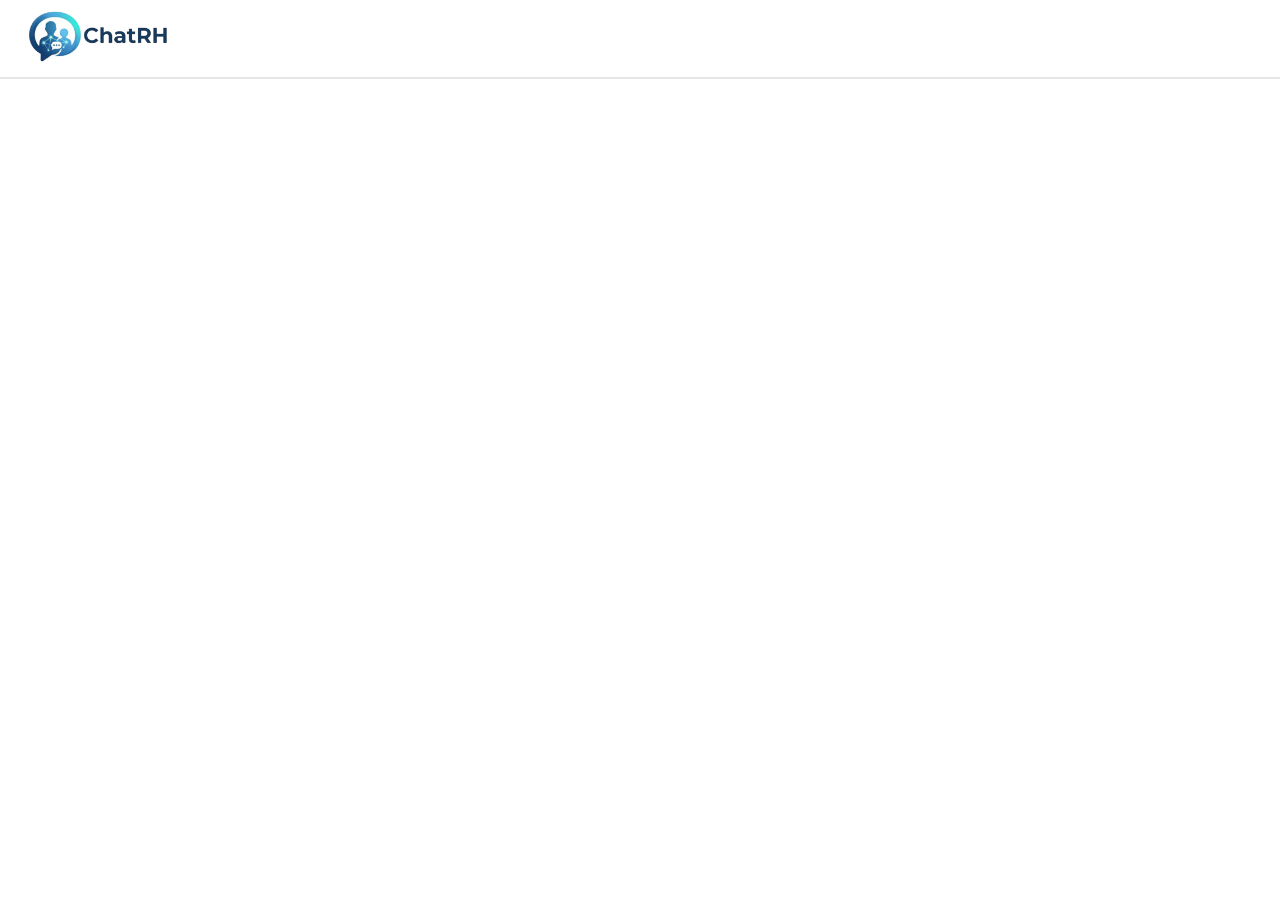
==== index.html @ 83ec5b78 "Add files via upload" ====
<!DOCTYPE html>
<html lang="pt-br">

<head>
<meta charset="UTF-8">
<meta name="viewport" content="width=device-width, initial-scale=1.0">
<link rel="stylesheet" href="style.css">
</head>
<body>

<nav>

<div><img src="imagens/logo.png" width="150px"></div>

<ul>
<li><a href="#" class="selected"> </a></li>
<li><a href="#" class="nav-link"> </a></li>
</ul>

</nav>

</body>
</html>
---- style.css ----
*{
margin:0;
padding:0;
box-sizing:border-box;
font-family:Arial, Helvetica, sans-serif;
}

body{
background:#ffffff;
color:white;
overflow-x:hidden;
}

nav{
display:flex;
justify-content:space-between;
align-items:center;
padding:10px 2%;
position:fixed;
width:100%;
top:0;
backdrop-filter:blur(10px);
background:rgba(255, 255, 255, 0.466);
border-bottom:1px solid rgba(126, 126, 126, 0.2);
border-width: 2px;
z-index:10;
}

.logo{
background-size:40px;
}

@keyframes gradient{
0%{background-position:0%}
100%{background-position:200%}
}

nav ul{
display:flex;
list-style:none;
gap:35px;
}

.selected{
text-decoration:none;
font-weight:500;
font-size:16px;
position:relative;
color: transparent;
background:linear-gradient(90deg,rgb(211, 211, 211),rgb(255, 255, 255),rgb(204, 204, 204),rgb(212, 212, 212));
display:inline-block;
animation:navGradient 2s linear infinite;
-webkit-background-clip:text;
background-size:200%;
transition:0.3s;
cursor: default;
}

.selected{
text-decoration:none;
font-weight:500;
font-size:16px;
position:relative;
color: transparent;
background:linear-gradient(90deg,rgb(165, 165, 165),rgb(158, 158, 158),rgb(163, 163, 163),rgb(212, 212, 212));
display:inline-block;
animation:navGradient 2s linear infinite;
-webkit-background-clip:text;
background-size:200%;
transition:0.3s;
cursor: default;
}

.nav-link{
text-decoration:none;
font-weight:500;
font-size:16px;
position:relative;
color:#ffffff;
display:inline-block;
transition:0.3s;
}

@keyframes navGradient{
0%{background-position:0%}
100%{background-position:200%}
}
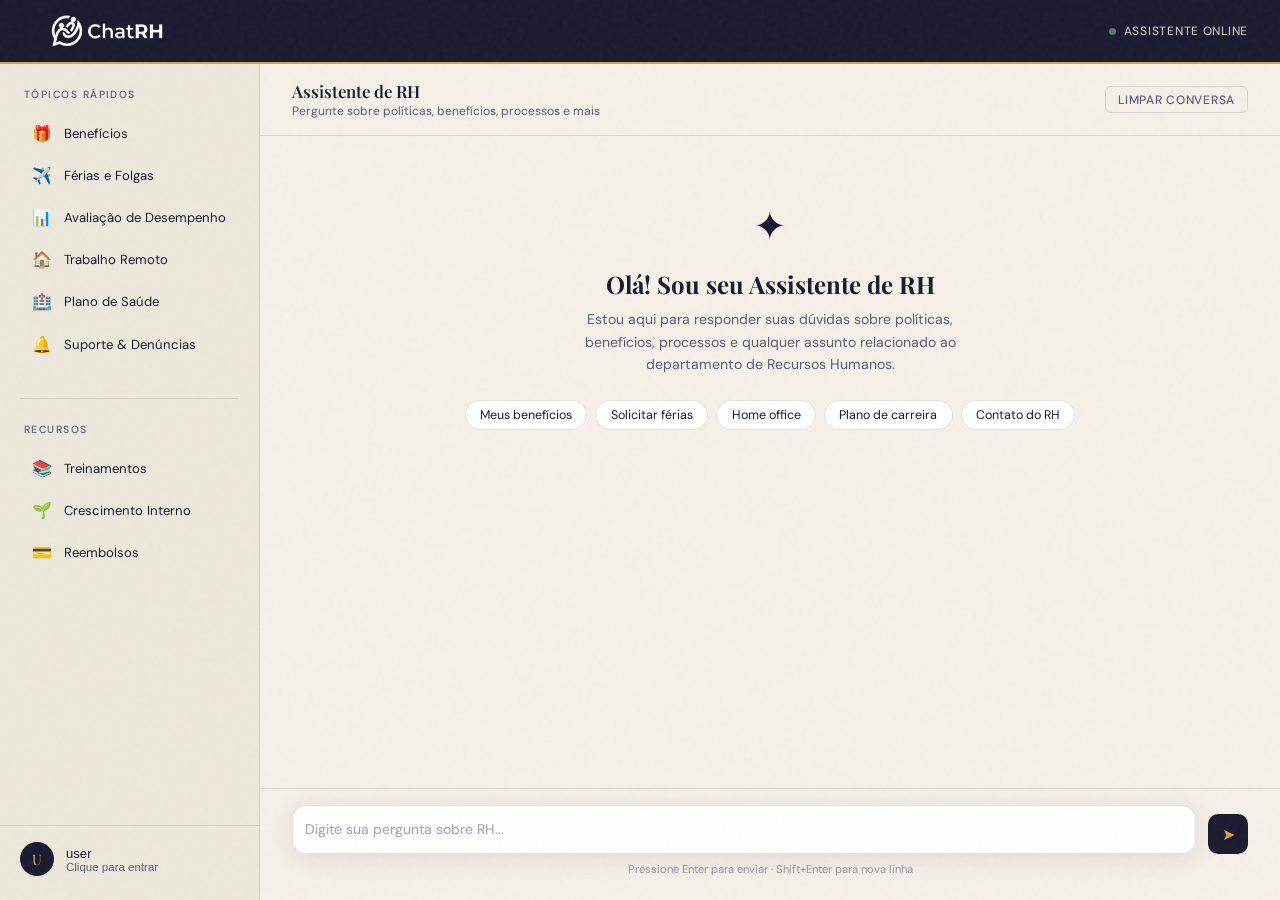
==== commit 700d1c0c: "Add files via upload" ====
--- a/index.html
+++ b/index.html
@@ -1,23 +1,652 @@
-<!DOCTYPE html>
-<html lang="pt-br">
-
-<head>
-<meta charset="UTF-8">
-<meta name="viewport" content="width=device-width, initial-scale=1.0">
-<link rel="stylesheet" href="style.css">
-</head>
-<body>
-
-<nav>
-
-<div><img src="imagens/logo.png" width="150px"></div>
-
-<ul>
-<li><a href="#" class="selected"> </a></li>
-<li><a href="#" class="nav-link"> </a></li>
-</ul>
-
-</nav>
-
-</body>
-</html>+<!DOCTYPE html>
+<html lang="pt-BR">
+<head>
+<meta charset="UTF-8">
+<meta name="viewport" content="width=device-width, initial-scale=1.0">
+<title>ChatRH</title>
+<link href="https://fonts.googleapis.com/css2?family=Playfair+Display:wght@400;600&family=DM+Sans:wght@300;400;500&display=swap" rel="stylesheet">
+<link rel="stylesheet" href="style.css">
+<link rel="icon" href="imagens/logo menor.png" type="image/png">
+</head>
+<body>
+
+<header>
+  <div class="logo">
+    <div class="logo"><img src="imagens/logo.png" width="150px" alt="Logo"></div>
+  </div>
+  <div class="status-pill">
+    <div class="status-dot"></div>
+    Assistente Online
+  </div>
+</header>
+
+<div class="layout">
+
+  <!-- Sidebar -->
+  <aside>
+    <div class="sidebar-section">
+      <div class="sidebar-title">Tópicos Rápidos</div>
+      <button class="quick-btn" onclick="sendQuick('Quais são meus benefícios?')">
+        <span class="btn-icon">🎁</span> Benefícios
+      </button>
+      <button class="quick-btn" onclick="sendQuick('Como solicitar férias?')">
+        <span class="btn-icon">✈️</span> Férias e Folgas
+      </button>
+      <button class="quick-btn" onclick="sendQuick('Como funciona o processo de avaliação de desempenho?')">
+        <span class="btn-icon">📊</span> Avaliação de Desempenho
+      </button>
+      <button class="quick-btn" onclick="sendQuick('Quais são as políticas de trabalho remoto?')">
+        <span class="btn-icon">🏠</span> Trabalho Remoto
+      </button>
+      <button class="quick-btn" onclick="sendQuick('Como funciona o plano de saúde?')">
+        <span class="btn-icon">🏥</span> Plano de Saúde
+      </button>
+      <button class="quick-btn" onclick="sendQuick('Como reportar um problema no trabalho?')">
+        <span class="btn-icon">🔔</span> Suporte & Denúncias
+      </button>
+    </div>
+
+    <div class="divider"></div>
+
+    <div class="sidebar-section">
+      <div class="sidebar-title">Recursos</div>
+      <button class="quick-btn" onclick="sendQuick('Quais são as oportunidades de treinamento disponíveis?')">
+        <span class="btn-icon">📚</span> Treinamentos
+      </button>
+      <button class="quick-btn" onclick="sendQuick('Como funciona o processo de recrutamento interno?')">
+        <span class="btn-icon">🌱</span> Crescimento Interno
+      </button>
+      <button class="quick-btn" onclick="sendQuick('Qual é a política de reembolso de despesas?')">
+        <span class="btn-icon">💳</span> Reembolsos
+      </button>
+    </div>
+
+    <div class="sidebar-footer">
+      <div class="user-footer">
+        <button class="user-card" id="user-card" type="button" onclick="handleUserCardClick()">
+          <div class="avatar" id="user-avatar">U</div>
+          <div class="user-info">
+            <div class="user-name" id="user-name">user</div>
+            <div class="user-dept" id="user-dept">Clique para entrar</div>
+          </div>
+        </button>
+        <button class="logout-btn hidden" id="logout-btn" type="button" onclick="logout()" aria-label="Deslogar">
+          Sair
+        </button>
+      </div>
+    </div>
+  </aside>
+
+  <!-- Chat -->
+  <div class="chat-area">
+    <div class="chat-header">
+      <div class="chat-header-left">
+        <h2>Assistente de RH</h2>
+        <p>Pergunte sobre políticas, benefícios, processos e mais</p>
+      </div>
+      <button class="clear-btn" onclick="clearChat()">Limpar conversa</button>
+    </div>
+
+    <div id="messages">
+      <div class="welcome" id="welcome">
+        <div class="welcome-icon">✦</div>
+        <h3>Olá! Sou seu Assistente de RH</h3>
+        <p>Estou aqui para responder suas dúvidas sobre políticas, benefícios, processos e qualquer assunto relacionado ao departamento de Recursos Humanos.</p>
+        <div class="welcome-chips">
+          <button class="chip" onclick="sendQuick('Quais são meus benefícios?')">Meus benefícios</button>
+          <button class="chip" onclick="sendQuick('Como solicitar férias?')">Solicitar férias</button>
+          <button class="chip" onclick="sendQuick('Política de home office')">Home office</button>
+          <button class="chip" onclick="sendQuick('Plano de carreira')">Plano de carreira</button>
+          <button class="chip" onclick="sendQuick('Contato do RH')">Contato do RH</button>
+        </div>
+      </div>
+    </div>
+
+    <div class="input-area">
+      <div class="input-row">
+        <div class="input-wrap">
+          <textarea id="user-input" rows="1" placeholder="Digite sua pergunta sobre RH..." onkeydown="handleKey(event)" oninput="autoResize(this)"></textarea>
+        </div>
+        <button class="send-btn" id="send-btn" onclick="sendMessage()" title="Enviar">
+          ➤
+        </button>
+      </div>
+      <div class="input-hint">Pressione Enter para enviar · Shift+Enter para nova linha</div>
+    </div>
+  </div>
+
+  <div id="login-modal" class="modal hidden">
+    <div class="modal-backdrop" onclick="closeLogin()"></div>
+    <div class="modal-panel" role="dialog" aria-modal="true" aria-labelledby="auth-title">
+      <button class="modal-close" onclick="closeLogin()" aria-label="Fechar modal">×</button>
+      <div class="modal-head">
+        <div class="modal-icon">🔐</div>
+        <div>
+          <h3 id="auth-title">Entrar na conta</h3>
+          <p id="auth-description">Use seu login de colaborador para acessar informações personalizadas.</p>
+        </div>
+      </div>
+
+      <form id="login-form" onsubmit="event.preventDefault(); handleLoginSubmit();">
+        <label for="login-username">Usuário</label>
+        <input id="login-username" type="text" placeholder="Digite seu usuário" required>
+        <label for="login-password">Senha</label>
+        <input id="login-password" type="password" placeholder="Digite sua senha" required>
+        <div class="login-actions">
+          <button type="button" class="secondary-btn" onclick="openRegister()">Cadastrar</button>
+          <button type="submit" class="primary-btn">Entrar</button>
+        </div>
+        <p class="login-error" id="login-error"></p>
+        <p class="login-success hidden" id="login-success"></p>
+      </form>
+
+      <form id="register-form" class="hidden" onsubmit="event.preventDefault(); handleRegisterSubmit();">
+        <label for="register-username">Usuário</label>
+        <input id="register-username" type="text" placeholder="Escolha um usuário" required>
+        <label for="register-name">Nome completo</label>
+        <input id="register-name" type="text" placeholder="Digite seu nome" required>
+        <label for="register-dept">Departamento</label>
+        <input id="register-dept" type="text" placeholder="Digite seu departamento" required>
+        <label for="register-password">Senha</label>
+        <input id="register-password" type="password" placeholder="Escolha uma senha" required>
+        <div class="login-actions">
+          <button type="button" class="secondary-btn" onclick="showLoginView()">Voltar ao login</button>
+          <button type="submit" class="primary-btn">Cadastrar</button>
+        </div>
+        <p class="login-error" id="register-error"></p>
+      </form>
+    </div>
+  </div>
+
+</div>
+
+<script>
+  const SYSTEM_PROMPT = `Você é um assistente especializado em Recursos Humanos chamado "RH Conecta". 
+Você ajuda colaboradores com dúvidas sobre:
+- Benefícios (plano de saúde, vale refeição, vale transporte, seguro de vida, etc.)
+- Férias, folgas e licenças
+- Políticas de trabalho remoto e home office
+- Avaliações de desempenho e feedbacks
+- Treinamentos e desenvolvimento profissional
+- Recrutamento e movimentação interna
+- Reembolsos e despesas corporativas
+- Código de conduta e ética
+- Folha de pagamento e salários
+- Comunicação com o departamento de RH
+
+Responda sempre em português brasileiro, de forma amigável, clara e profissional.
+Seja conciso mas completo. Use listas quando apropriado para facilitar a leitura.
+Quando não souber informações específicas da empresa, oriente o colaborador a entrar em contato diretamente com o departamento de RH.
+Não invente informações. Se não tiver certeza, diga que o colaborador deve confirmar com o RH.`;
+
+  const usersStorageKey = 'chatRH-users';
+  const userStorageKey = 'chatRH-user';
+  const defaultUsers = [
+    { username: 'Bryan', password: '1234', name: 'Bryan Chagas', dept: 'Recursos Humanos', initials: 'BC' },
+    { username: 'Arthur', password: '1234', name: 'Arthur Souza', dept: 'Recursos Humanos', initials: 'AS' },
+    { username: 'Davi', password: '1234', name: 'Davi Pereira', dept: 'Recursos Humanos', initials: 'DP' },
+    { username: 'Eduardo', password: '1234', name: 'Eduardo Marin', dept: 'Recursos Humanos', initials: 'EM' },
+    { username: 'Bruno', password: '1234', name: 'Bruno Ribeiro', dept: 'Recursos Humanos', initials: 'BR' }
+  ];
+
+  let usersDB = [...defaultUsers];
+
+  function stringToColor(str) {
+    let hash = 0;
+    for (let i = 0; i < str.length; i += 1) {
+      hash = str.charCodeAt(i) + ((hash << 5) - hash);
+    }
+    const hue = Math.abs(hash) % 360;
+    return `hsl(${hue}, 62%, 52%)`;
+  }
+
+  function getAvatarUrl(user) {
+    const initials = user.initials || user.name.split(' ').map(part => part[0]).join('').slice(0, 2).toUpperCase();
+    const color = stringToColor(initials);
+    const secondary = stringToColor(`${initials}-alt`);
+    const svg = `<?xml version="1.0" encoding="UTF-8"?><svg xmlns="http://www.w3.org/2000/svg" width="128" height="128" viewBox="0 0 128 128"><defs><linearGradient id="g" x1="0" y1="0" x2="1" y2="1"><stop offset="0%" stop-color="${color}"/><stop offset="100%" stop-color="${secondary}"/></linearGradient></defs><rect width="128" height="128" rx="28" ry="28" fill="url(%23g)"/><text x="50%" y="53%" font-family="DM Sans, sans-serif" font-weight="700" font-size="52" fill="#ffffff" text-anchor="middle" dominant-baseline="middle">${initials}</text></svg>`;
+    return `data:image/svg+xml;charset=UTF-8,${encodeURIComponent(svg)}`;
+  }
+
+  function loadUsersFromStorage() {
+    const saved = localStorage.getItem(usersStorageKey);
+    if (!saved) return;
+    try {
+      const savedUsers = JSON.parse(saved);
+      if (Array.isArray(savedUsers)) {
+        savedUsers.forEach(user => {
+          if (!usersDB.some(existing => existing.username === user.username)) {
+            usersDB.push(user);
+          }
+        });
+      }
+    } catch (err) {
+      console.warn('Não foi possível carregar usuários salvos:', err);
+      localStorage.removeItem(usersStorageKey);
+    }
+  }
+
+  function saveUsersToStorage() {
+    const customUsers = usersDB.filter(user => !defaultUsers.some(defaultUser => defaultUser.username === user.username));
+    localStorage.setItem(usersStorageKey, JSON.stringify(customUsers));
+  }
+
+  let conversationHistory = [];
+  let isTyping = false;
+  let currentUser = null;
+
+  function loadUserFromStorage() {
+    const saved = localStorage.getItem(userStorageKey);
+    if (!saved) return;
+    try {
+      currentUser = JSON.parse(saved);
+      if (currentUser) {
+        currentUser.avatarUrl = currentUser.avatarUrl || getAvatarUrl(currentUser);
+      }
+      updateUserCard();
+    } catch (err) {
+      console.warn('Não foi possível carregar usuário:', err);
+      localStorage.removeItem(userStorageKey);
+    }
+  }
+
+  function saveUserToStorage() {
+    if (currentUser) {
+      localStorage.setItem(userStorageKey, JSON.stringify(currentUser));
+    } else {
+      localStorage.removeItem(userStorageKey);
+    }
+  }
+
+  function updateUserCard() {
+    const avatar = document.getElementById('user-avatar');
+    const name = document.getElementById('user-name');
+    const dept = document.getElementById('user-dept');
+    const logoutBtn = document.getElementById('logout-btn');
+
+    if (!currentUser) {
+      avatar.innerHTML = 'U';
+      name.textContent = 'user';
+      dept.textContent = 'Clique para entrar';
+      if (logoutBtn) logoutBtn.classList.add('hidden');
+      return;
+    }
+
+    currentUser.avatarUrl = currentUser.avatarUrl || getAvatarUrl(currentUser);
+    avatar.innerHTML = `<img src="${currentUser.avatarUrl}" alt="${currentUser.name}" />`;
+    name.textContent = currentUser.name;
+    dept.textContent = currentUser.dept;
+    if (logoutBtn) logoutBtn.classList.remove('hidden');
+  }
+
+  function handleUserCardClick() {
+    if (currentUser) return;
+    openLogin();
+  }
+
+  function openLogin() {
+    showLoginView();
+    document.getElementById('login-modal').classList.remove('hidden');
+  }
+
+  function openRegister() {
+    showRegisterView();
+    document.getElementById('login-modal').classList.remove('hidden');
+  }
+
+  function showLoginView() {
+    document.getElementById('auth-title').textContent = 'Entrar na conta';
+    document.getElementById('auth-description').textContent = 'Use seu login de colaborador para acessar informações personalizadas.';
+    document.getElementById('login-form').classList.remove('hidden');
+    document.getElementById('register-form').classList.add('hidden');
+    document.getElementById('login-error').textContent = '';
+    document.getElementById('login-success').textContent = '';
+    document.getElementById('login-success').classList.add('hidden');
+    document.getElementById('register-error').textContent = '';
+    document.getElementById('login-username').value = currentUser ? currentUser.username : '';
+    document.getElementById('login-password').value = '';
+    document.getElementById('login-username').focus();
+  }
+
+  function showRegisterView() {
+    document.getElementById('auth-title').textContent = 'Cadastro de conta';
+    document.getElementById('auth-description').textContent = 'Crie seu usuário para acessar o assistente de RH.';
+    document.getElementById('login-form').classList.add('hidden');
+    document.getElementById('register-form').classList.remove('hidden');
+    document.getElementById('register-error').textContent = '';
+    document.getElementById('login-error').textContent = '';
+    document.getElementById('login-success').textContent = '';
+    document.getElementById('login-success').classList.add('hidden');
+    document.getElementById('register-username').value = '';
+    document.getElementById('register-name').value = '';
+    document.getElementById('register-dept').value = '';
+    document.getElementById('register-password').value = '';
+    document.getElementById('register-username').focus();
+  }
+
+  function closeLogin() {
+    document.getElementById('login-modal').classList.add('hidden');
+  }
+
+  function logout() {
+    currentUser = null;
+    saveUserToStorage();
+    updateUserCard();
+  }
+
+  function handleLoginSubmit() {
+    const username = document.getElementById('login-username').value.trim();
+    const password = document.getElementById('login-password').value;
+    const errorElement = document.getElementById('login-error');
+
+    const user = usersDB.find(u => u.username === username && u.password === password);
+    if (!user) {
+      errorElement.textContent = 'Usuário ou senha incorretos. Tente novamente.';
+      return;
+    }
+
+    currentUser = { ...user, avatarUrl: getAvatarUrl(user) };
+    saveUserToStorage();
+    updateUserCard();
+    closeLogin();
+  }
+
+  function handleRegisterSubmit() {
+    const username = document.getElementById('register-username').value.trim();
+    const name = document.getElementById('register-name').value.trim();
+    const dept = document.getElementById('register-dept').value.trim();
+    const password = document.getElementById('register-password').value;
+    const errorElement = document.getElementById('register-error');
+
+    if (!username || !name || !dept || !password) {
+      errorElement.textContent = 'Preencha todos os campos para continuar.';
+      return;
+    }
+
+    if (usersDB.some(u => u.username.toLowerCase() === username.toLowerCase())) {
+      errorElement.textContent = 'Esse usuário já existe. Escolha outro nome de usuário.';
+      return;
+    }
+
+    const newUser = {
+      username,
+      password,
+      name,
+      dept,
+      initials: name.split(' ').map(part => part[0]).join('').slice(0, 2).toUpperCase()
+    };
+
+    usersDB.push(newUser);
+    saveUsersToStorage();
+    showLoginView();
+
+    const successElement = document.getElementById('login-success');
+    successElement.textContent = 'Conta criada com sucesso! Faça login agora.';
+    successElement.classList.remove('hidden');
+    document.getElementById('login-username').value = username;
+  }
+
+  window.addEventListener('DOMContentLoaded', () => {
+    loadUsersFromStorage();
+    loadUserFromStorage();
+  });
+
+  function autoResize(el) {
+    el.style.height = 'auto';
+    el.style.height = Math.min(el.scrollHeight, 120) + 'px';
+  }
+
+  function handleKey(e) {
+    if (e.key === 'Enter' && !e.shiftKey) {
+      e.preventDefault();
+      sendMessage();
+    }
+  }
+
+  function sendQuick(text) {
+    document.getElementById('user-input').value = text;
+    sendMessage();
+  }
+
+  function clearChat() {
+    conversationHistory = [];
+    const msgs = document.getElementById('messages');
+    msgs.innerHTML = `
+      <div class="welcome" id="welcome">
+        <div class="welcome-icon">✦</div>
+        <h3>Olá! Sou seu Assistente de RH</h3>
+        <p>Estou aqui para responder suas dúvidas sobre políticas, benefícios, processos e qualquer assunto relacionado ao departamento de Recursos Humanos.</p>
+        <div class="welcome-chips">
+          <button class="chip" onclick="sendQuick('Quais são meus benefícios?')">Meus benefícios</button>
+          <button class="chip" onclick="sendQuick('Como solicitar férias?')">Solicitar férias</button>
+          <button class="chip" onclick="sendQuick('Política de home office')">Home office</button>
+          <button class="chip" onclick="sendQuick('Plano de carreira')">Plano de carreira</button>
+          <button class="chip" onclick="sendQuick('Contato do RH')">Contato do RH</button>
+        </div>
+      </div>`;
+  }
+
+  function appendMessage(role, text) {
+    const welcome = document.getElementById('welcome');
+    if (welcome) welcome.remove();
+
+    const msgs = document.getElementById('messages');
+    const div = document.createElement('div');
+    div.className = `message ${role}`;
+
+    const userAvatar = currentUser && currentUser.avatarUrl ? `<img src="${currentUser.avatarUrl}" alt="${currentUser.name}" />` : 'U';
+    const avatarHtml = role === 'bot' ? 'RH' : userAvatar;
+
+    div.innerHTML = `
+      <div class="msg-avatar">${avatarHtml}</div>
+      <div class="bubble">
+        <div class="bubble-label">${role === 'bot' ? 'Assistente RH' : 'Você'}</div>
+        ${formatText(text)}
+      </div>`;
+
+    msgs.appendChild(div);
+    msgs.scrollTop = msgs.scrollHeight;
+    return div;
+  }
+
+  function formatText(text) {
+    // Convert markdown-like formatting to HTML
+    return text
+      .replace(/\*\*(.*?)\*\*/g, '<strong>$1</strong>')
+      .replace(/\*(.*?)\*/g, '<em>$1</em>')
+      .replace(/^- (.+)/gm, '<li>$1</li>')
+      .replace(/(<li>.*<\/li>)/gs, '<ul style="padding-left:1.2rem;margin:0.4rem 0">$1</ul>')
+      .replace(/\n\n/g, '<br><br>')
+      .replace(/\n/g, '<br>');
+  }
+
+  const knowledgeBase = [
+    {
+      keywords: ['beneficios', 'benefícios', 'vale refeicao', 'vale transporte', 'plano de saude', 'seguro de vida', 'beneficio'],
+      answer: `A empresa oferece benefícios importantes para o seu bem-estar e qualidade de vida. Em geral, você pode contar com:
+- Plano de saúde ou assistência médica
+- Vale refeição ou alimentação
+- Vale transporte ou auxílio deslocamento
+- Seguro de vida
+- Programas de bem-estar e descontos corporativos
+
+Caso precise de informações específicas sobre o seu plano, consulte o RH diretamente ou verifique o portal de benefícios da empresa.`
+    },
+    {
+      keywords: ['ferias', 'férias', 'folga', 'licenca', 'licença', 'solicitar ferias', 'solicitar férias'],
+      answer: `Para solicitar férias ou folgas, siga estes passos básicos:
+- Verifique seu saldo de dias disponíveis no sistema de RH
+- Faça a solicitação pelo portal ou informe seu gestor
+- Aguarde aprovação do RH ou do líder antes de planejar a data
+
+Se tiver dúvidas sobre prazos, períodos de gozo ou regras específicas, fale diretamente com o RH ou com seu gerente.`
+    },
+    {
+      keywords: ['home office', 'trabalho remoto', 'remoto', 'política de trabalho remoto', 'politica de home office', 'homeoffice'],
+      answer: `A política de trabalho remoto geralmente inclui:
+- Critérios de elegibilidade para trabalhar de casa
+- Frequência permitida de home office
+- Regras para presença no escritório quando necessário
+- Procedimentos de comunicação com a equipe
+
+Para detalhes precisos, consulte a política interna de home office no portal da empresa ou confirme com o RH.`
+    },
+    {
+      keywords: ['avaliacao', 'avaliação', 'desempenho', 'feedback', 'processo de avaliacao'],
+      answer: `O processo de avaliação de desempenho costuma envolver:
+- Metas e indicadores acordados com o gestor
+- Revisões periódicas de desempenho
+- Feedback formal e informal
+- Plano de desenvolvimento baseado nos resultados
+
+Se quiser saber datas ou critérios específicos, converse com o RH ou com seu gestor direto.`
+    },
+    {
+      keywords: ['treinamento', 'treinamentos', 'desenvolvimento', 'capacitação', 'curso'],
+      answer: `A empresa oferece oportunidades de treinamento para apoiar o desenvolvimento profissional, como:
+- Cursos e workshops internos
+- Programas de capacitação online
+- Trilhas de carreira e desenvolvimento contínuo
+
+Verifique o portal de treinamento ou fale com o RH sobre as opções disponíveis para o seu cargo.`
+    },
+    {
+      keywords: ['reembolso', 'reembolsos', 'despesas', 'despesa'],
+      answer: `O processo de reembolso normalmente exige:
+- Comprovação da despesa com nota fiscal ou recibo
+- Aprovação do gestor ou do RH
+- Envio do pedido pelo sistema financeiro
+
+Confira a política de reembolso da empresa para saber prazos e documentos necessários.`
+    },
+    {
+      keywords: ['codigo de conduta', 'código de conduta', 'ética', 'conduta'],
+      answer: `O código de conduta define comportamentos esperados, incluindo:
+- Respeito entre colegas
+- Transparência e integridade
+- Uso adequado de recursos da empresa
+- Denúncia de irregularidades
+
+Se precisar, consulte o documento oficial de ética ou fale com o RH para obter orientações.`
+    },
+    {
+      keywords: ['folha de pagamento', 'salario', 'salário', 'contra cheque', 'holerite'],
+      answer: `Para dúvidas sobre pagamento e salário:
+- Verifique o holerite/contracheque no portal
+- Confirme a data de pagamento e os descontos aplicados
+- Peça esclarecimentos ao RH ou à área de folha de pagamento
+
+Se houver inconsistências, o RH poderá ajudar a corrigir ou explicar os valores.`
+    },
+    {
+      keywords: ['contato do rh', 'contato rh', 'rh', 'recursos humanos'],
+      answer: `Para falar com o RH, use os canais oficiais da empresa:
+- Portal ou intranet de RH
+- E-mail institucional do RH
+- Chat interno ou telefone disponível para colaboradores
+
+Se não souber o canal exato, peça ao seu gestor ou consulte a área de comunicação interna.`
+    }
+  ];
+
+  function normalizeText(text) {
+    return text
+      .toLowerCase()
+      .normalize('NFD')
+      .replace(/[\u0300-\u036f]/g, '')
+      .replace(/[^a-z0-9\s]/g, ' ')
+      .replace(/\s+/g, ' ')
+      .trim();
+  }
+
+  function getBotResponse(message) {
+    const normalized = normalizeText(message);
+    let bestMatch = null;
+    let bestScore = 0;
+
+    knowledgeBase.forEach(item => {
+      let score = 0;
+      item.keywords.forEach(keyword => {
+        const normalizedKeyword = normalizeText(keyword);
+        if (normalized.includes(normalizedKeyword)) score += 1;
+      });
+      if (score > bestScore) {
+        bestScore = score;
+        bestMatch = item;
+      }
+    });
+
+    if (bestMatch && bestScore > 0) {
+      return bestMatch.answer;
+    }
+
+    if (/^(oi|ola|ol[aá]|bom dia|boa tarde|boa noite)/.test(normalized)) {
+      return `Olá! Sou o Assistente RH e estou aqui para ajudar com suas dúvidas sobre benefícios, políticas, férias, reembolsos e demais assuntos de recursos humanos. Pergunte à vontade!`;
+    }
+
+    if (normalized.includes('obrigado') || normalized.includes('obrigada')) {
+      return `De nada! Se tiver mais alguma dúvida sobre RH, estou aqui para ajudar.`;
+    }
+
+    return `Vou te ajudar com sua pergunta sobre RH. Caso sua dúvida seja muito específica, recomendo confirmar os detalhes com o RH da sua empresa. Enquanto isso, você pode me perguntar sobre benefícios, férias, home office, avaliações, treinamentos, reembolsos e comunicação com o RH.`;
+  }
+
+  function showTyping() {
+    const welcome = document.getElementById('welcome');
+    if (welcome) welcome.remove();
+
+    const msgs = document.getElementById('messages');
+    const div = document.createElement('div');
+    div.className = 'message bot typing';
+    div.id = 'typing-indicator';
+    div.innerHTML = `
+      <div class="msg-avatar">RH</div>
+      <div class="bubble">
+        <div class="typing-dots">
+          <span></span><span></span><span></span>
+        </div>
+      </div>`;
+    msgs.appendChild(div);
+    msgs.scrollTop = msgs.scrollHeight;
+  }
+
+  function hideTyping() {
+    const t = document.getElementById('typing-indicator');
+    if (t) t.remove();
+  }
+
+  async function sendMessage() {
+    if (isTyping) return;
+
+    const input = document.getElementById('user-input');
+    const text = input.value.trim();
+    if (!text) return;
+
+    input.value = '';
+    input.style.height = 'auto';
+
+    appendMessage('user', text);
+    conversationHistory.push({ role: 'user', content: text });
+
+    isTyping = true;
+    document.getElementById('send-btn').disabled = true;
+    showTyping();
+
+    try {
+      await new Promise(resolve => setTimeout(resolve, 400));
+      const reply = getBotResponse(text);
+      hideTyping();
+      conversationHistory.push({ role: 'assistant', content: reply });
+      appendMessage('bot', reply);
+    } catch (err) {
+      hideTyping();
+      appendMessage('bot', 'Desculpe, ocorreu um erro interno. Tente novamente ou contate o departamento de RH.');
+    }
+
+    isTyping = false;
+    document.getElementById('send-btn').disabled = false;
+    input.focus();
+  }
+</script>
+</body>
+</html>
--- a/style.css
+++ b/style.css
@@ -1,87 +1,706 @@
-*{
-margin:0;
-padding:0;
-box-sizing:border-box;
-font-family:Arial, Helvetica, sans-serif;
-}
-
-body{
-background:#ffffff;
-color:white;
-overflow-x:hidden;
-}
-
-nav{
-display:flex;
-justify-content:space-between;
-align-items:center;
-padding:10px 2%;
-position:fixed;
-width:100%;
-top:0;
-backdrop-filter:blur(10px);
-background:rgba(255, 255, 255, 0.466);
-border-bottom:1px solid rgba(126, 126, 126, 0.2);
-border-width: 2px;
-z-index:10;
-}
-
-.logo{
-background-size:40px;
-}
-
-@keyframes gradient{
-0%{background-position:0%}
-100%{background-position:200%}
-}
-
-nav ul{
-display:flex;
-list-style:none;
-gap:35px;
-}
-
-.selected{
-text-decoration:none;
-font-weight:500;
-font-size:16px;
-position:relative;
-color: transparent;
-background:linear-gradient(90deg,rgb(211, 211, 211),rgb(255, 255, 255),rgb(204, 204, 204),rgb(212, 212, 212));
-display:inline-block;
-animation:navGradient 2s linear infinite;
--webkit-background-clip:text;
-background-size:200%;
-transition:0.3s;
-cursor: default;
-}
-
-.selected{
-text-decoration:none;
-font-weight:500;
-font-size:16px;
-position:relative;
-color: transparent;
-background:linear-gradient(90deg,rgb(165, 165, 165),rgb(158, 158, 158),rgb(163, 163, 163),rgb(212, 212, 212));
-display:inline-block;
-animation:navGradient 2s linear infinite;
--webkit-background-clip:text;
-background-size:200%;
-transition:0.3s;
-cursor: default;
-}
-
-.nav-link{
-text-decoration:none;
-font-weight:500;
-font-size:16px;
-position:relative;
-color:#ffffff;
-display:inline-block;
-transition:0.3s;
-}
-
-@keyframes navGradient{
-0%{background-position:0%}
-100%{background-position:200%}
-}+﻿  :root {
+    --ink: #1a1a2e;
+    --paper: #f5f0e8;
+    --cream: #ede8dc;
+    --gold: #c9a84c;
+    --gold-light: #e8c97a;
+    --sage: #6b8f71;
+    --rust: #b85c38;
+    --mid: #5a5a7a;
+    --line: rgba(26,26,46,0.12);
+    --shadow: 0 4px 24px rgba(26,26,46,0.10);
+  }
+
+  *, *::before, *::after { box-sizing: border-box; margin: 0; padding: 0; }
+
+  body {
+    font-family: 'DM Sans', sans-serif;
+    background: var(--paper);
+    color: var(--ink);
+    height: 100vh;
+    display: flex;
+    flex-direction: column;
+    overflow: hidden;
+  }
+
+  /* Grain texture overlay */
+  body::before {
+    content: '';
+    position: fixed;
+    inset: 0;
+    background-image: url("data:image/svg+xml,%3Csvg viewBox='0 0 200 200' xmlns='http://www.w3.org/2000/svg'%3E%3Cfilter id='n'%3E%3CfeTurbulence type='fractalNoise' baseFrequency='0.9' numOctaves='4' stitchTiles='stitch'/%3E%3C/filter%3E%3Crect width='100%25' height='100%25' filter='url(%23n)' opacity='0.03'/%3E%3C/svg%3E");
+    pointer-events: none;
+    z-index: 999;
+  }
+
+  /* ── Header ── */
+  header {
+    background: var(--ink);
+    color: var(--paper);
+    padding: 0 2rem;
+    height: 64px;
+    display: flex;
+    align-items: center;
+    justify-content: space-between;
+    flex-shrink: 0;
+    border-bottom: 2px solid var(--gold);
+  }
+
+  .logo {
+    display: flex;
+    align-items: center;
+    gap: 0.75rem;
+  }
+
+  .logo-mark {
+    width: 36px;
+    height: 36px;
+    border: 2px solid var(--gold);
+    border-radius: 50%;
+    display: flex;
+    align-items: center;
+    justify-content: center;
+    font-family: 'Playfair Display', serif;
+    font-size: 1rem;
+    color: var(--gold);
+  }
+
+  .logo-text {
+    font-family: 'Playfair Display', serif;
+    font-size: 1.2rem;
+    letter-spacing: 0.04em;
+    color: var(--paper);
+  }
+
+  .logo-text span { color: var(--gold); }
+
+  .status-pill {
+    display: flex;
+    align-items: center;
+    gap: 0.5rem;
+    font-size: 0.75rem;
+    font-weight: 500;
+    color: var(--cream);
+    opacity: 0.8;
+    letter-spacing: 0.06em;
+    text-transform: uppercase;
+  }
+
+  .status-dot {
+    width: 7px; height: 7px;
+    background: var(--sage);
+    border-radius: 50%;
+    animation: pulse 2s ease-in-out infinite;
+  }
+
+  @keyframes pulse {
+    0%, 100% { opacity: 1; transform: scale(1); }
+    50% { opacity: 0.5; transform: scale(0.8); }
+  }
+
+  /* ── Layout ── */
+  .layout {
+    display: flex;
+    flex: 1;
+    overflow: hidden;
+  }
+
+  /* ── Sidebar ── */
+  aside {
+    width: 260px;
+    background: var(--cream);
+    border-right: 1px solid var(--line);
+    display: flex;
+    flex-direction: column;
+    flex-shrink: 0;
+    padding: 1.5rem 0;
+  }
+
+  .sidebar-section {
+    padding: 0 1.25rem;
+    margin-bottom: 1.5rem;
+  }
+
+  .sidebar-title {
+    font-size: 0.65rem;
+    font-weight: 500;
+    letter-spacing: 0.14em;
+    text-transform: uppercase;
+    color: var(--mid);
+    margin-bottom: 0.75rem;
+    padding-left: 0.25rem;
+  }
+
+  .quick-btn {
+    display: flex;
+    align-items: center;
+    gap: 0.75rem;
+    width: 100%;
+    padding: 0.6rem 0.75rem;
+    border: none;
+    background: transparent;
+    border-radius: 8px;
+    font-family: 'DM Sans', sans-serif;
+    font-size: 0.82rem;
+    color: var(--ink);
+    cursor: pointer;
+    text-align: left;
+    transition: background 0.15s, color 0.15s;
+    margin-bottom: 2px;
+  }
+
+  .quick-btn:hover {
+    background: var(--ink);
+    color: var(--paper);
+  }
+
+  .quick-btn:hover .btn-icon { color: var(--gold); }
+
+  .btn-icon {
+    font-size: 1rem;
+    width: 20px;
+    text-align: center;
+    color: var(--mid);
+    transition: color 0.15s;
+    flex-shrink: 0;
+  }
+
+  .divider {
+    height: 1px;
+    background: var(--line);
+    margin: 0.5rem 1.25rem 1.5rem;
+  }
+
+  .sidebar-footer {
+    margin-top: auto;
+    padding: 1rem 1.25rem 0;
+    border-top: 1px solid var(--line);
+  }
+
+  .user-footer {
+    display: flex;
+    align-items: center;
+    gap: 0.75rem;
+    width: 100%;
+  }
+
+  .user-card {
+    display: flex;
+    align-items: center;
+    gap: 0.75rem;
+    flex: 1;
+    width: auto;
+    border: none;
+    background: transparent;
+    text-align: left;
+    cursor: pointer;
+    padding: 0;
+  }
+
+  .logout-btn {
+    border: 1px solid var(--line);
+    background: transparent;
+    color: var(--ink);
+    border-radius: 12px;
+    padding: 0.75rem 0.9rem;
+    font-size: 0.82rem;
+    cursor: pointer;
+    transition: background 0.15s, border-color 0.15s, color 0.15s;
+    flex-shrink: 0;
+  }
+
+  .logout-btn:hover {
+    background: var(--cream);
+  }
+
+  .logout-btn.hidden {
+    display: none;
+  }
+
+  .user-card:focus-visible {
+    outline: 2px solid var(--gold);
+    outline-offset: 2px;
+  }
+
+  .avatar {
+    width: 34px; height: 34px;
+    background: var(--ink);
+    color: var(--gold);
+    border-radius: 50%;
+    display: flex;
+    align-items: center;
+    justify-content: center;
+    overflow: hidden;
+    font-family: 'Playfair Display', serif;
+    font-size: 0.9rem;
+    flex-shrink: 0;
+  }
+
+  .avatar img {
+    width: 100%;
+    height: 100%;
+    object-fit: cover;
+    display: block;
+  }
+
+  .user-info { flex: 1; }
+  .user-name { font-size: 0.82rem; font-weight: 500; color: var(--ink); }
+  .user-dept { font-size: 0.72rem; color: var(--mid); }
+
+  /* ── Chat Area ── */
+  .chat-area {
+    flex: 1;
+    display: flex;
+    flex-direction: column;
+    overflow: hidden;
+  }
+
+  .chat-header {
+    padding: 1rem 2rem;
+    border-bottom: 1px solid var(--line);
+    background: var(--paper);
+    flex-shrink: 0;
+    display: flex;
+    align-items: center;
+    justify-content: space-between;
+  }
+
+  .chat-header-left h2 {
+    font-family: 'Playfair Display', serif;
+    font-size: 1.05rem;
+    font-weight: 600;
+    color: var(--ink);
+  }
+
+  .chat-header-left p {
+    font-size: 0.75rem;
+    color: var(--mid);
+    margin-top: 1px;
+  }
+
+  .clear-btn {
+    font-family: 'DM Sans', sans-serif;
+    font-size: 0.75rem;
+    font-weight: 500;
+    letter-spacing: 0.06em;
+    text-transform: uppercase;
+    color: var(--mid);
+    background: none;
+    border: 1px solid var(--line);
+    border-radius: 6px;
+    padding: 0.3rem 0.75rem;
+    cursor: pointer;
+    transition: all 0.15s;
+  }
+
+  .clear-btn:hover { color: var(--rust); border-color: var(--rust); }
+
+  /* ── Messages ── */
+  #messages {
+    flex: 1;
+    overflow-y: auto;
+    padding: 2rem;
+    display: flex;
+    flex-direction: column;
+    gap: 1.5rem;
+    scroll-behavior: smooth;
+  }
+
+  #messages::-webkit-scrollbar { width: 5px; }
+  #messages::-webkit-scrollbar-track { background: transparent; }
+  #messages::-webkit-scrollbar-thumb { background: var(--line); border-radius: 99px; }
+
+  /* Welcome message */
+  .welcome {
+    text-align: center;
+    padding: 2rem 1rem;
+    animation: fadeUp 0.6s ease both;
+  }
+
+  .welcome-icon {
+    font-size: 2.5rem;
+    margin-bottom: 1rem;
+  }
+
+  .welcome h3 {
+    font-family: 'Playfair Display', serif;
+    font-size: 1.5rem;
+    color: var(--ink);
+    margin-bottom: 0.5rem;
+  }
+
+  .welcome p {
+    font-size: 0.88rem;
+    color: var(--mid);
+    max-width: 380px;
+    margin: 0 auto;
+    line-height: 1.6;
+  }
+
+  .welcome-chips {
+    display: flex;
+    flex-wrap: wrap;
+    gap: 0.5rem;
+    justify-content: center;
+    margin-top: 1.5rem;
+  }
+
+  .chip {
+    font-family: 'DM Sans', sans-serif;
+    font-size: 0.78rem;
+    padding: 0.4rem 0.9rem;
+    border: 1px solid var(--line);
+    border-radius: 99px;
+    background: white;
+    color: var(--ink);
+    cursor: pointer;
+    transition: all 0.15s;
+  }
+
+  .chip:hover {
+    background: var(--ink);
+    color: var(--paper);
+    border-color: var(--ink);
+  }
+
+  /* Message bubbles */
+  .message {
+    display: flex;
+    gap: 0.75rem;
+    align-items: flex-start;
+    animation: fadeUp 0.3s ease both;
+    max-width: 720px;
+  }
+
+  @keyframes fadeUp {
+    from { opacity: 0; transform: translateY(12px); }
+    to { opacity: 1; transform: translateY(0); }
+  }
+
+  .message.user { flex-direction: row-reverse; align-self: flex-end; }
+
+  .msg-avatar {
+    width: 32px; height: 32px;
+    border-radius: 50%;
+    display: flex;
+    align-items: center;
+    justify-content: center;
+    font-size: 0.85rem;
+    flex-shrink: 0;
+    margin-top: 2px;
+  }
+
+  .message.bot .msg-avatar {
+    background: var(--ink);
+    color: var(--gold);
+    font-family: 'Playfair Display', serif;
+  }
+
+  .message.user .msg-avatar {
+    background: var(--gold);
+    color: var(--ink);
+    font-family: 'Playfair Display', serif;
+  }
+
+  .msg-avatar img {
+    width: 100%;
+    height: 100%;
+    border-radius: 50%;
+    object-fit: cover;
+    display: block;
+  }
+
+  .bubble {
+    padding: 0.85rem 1.1rem;
+    border-radius: 16px;
+    font-size: 0.875rem;
+    line-height: 1.65;
+    max-width: 560px;
+    position: relative;
+  }
+
+  .message.bot .bubble {
+    background: white;
+    color: var(--ink);
+    border: 1px solid var(--line);
+    border-top-left-radius: 4px;
+    box-shadow: var(--shadow);
+  }
+
+  .message.user .bubble {
+    background: var(--ink);
+    color: var(--paper);
+    border-top-right-radius: 4px;
+  }
+
+  .bubble-label {
+    font-size: 0.68rem;
+    font-weight: 500;
+    letter-spacing: 0.08em;
+    text-transform: uppercase;
+    margin-bottom: 0.3rem;
+    opacity: 0.55;
+  }
+
+  /* Typing indicator */
+  .typing .bubble {
+    padding: 0.85rem 1.1rem;
+  }
+
+  .typing-dots {
+    display: flex;
+    gap: 4px;
+    align-items: center;
+    height: 20px;
+  }
+
+  .typing-dots span {
+    width: 6px; height: 6px;
+    background: var(--mid);
+    border-radius: 50%;
+    animation: bounce 1.2s ease-in-out infinite;
+  }
+
+  .typing-dots span:nth-child(2) { animation-delay: 0.2s; }
+  .typing-dots span:nth-child(3) { animation-delay: 0.4s; }
+
+  @keyframes bounce {
+    0%, 80%, 100% { transform: translateY(0); }
+    40% { transform: translateY(-6px); }
+  }
+
+  /* ── Input Area ── */
+  .input-area {
+    padding: 1rem 2rem 1.5rem;
+    background: var(--paper);
+    border-top: 1px solid var(--line);
+    flex-shrink: 0;
+  }
+
+  .input-row {
+    display: flex;
+    gap: 0.75rem;
+    align-items: flex-end;
+  }
+
+  .input-wrap {
+    flex: 1;
+    background: white;
+    border: 1px solid var(--line);
+    border-radius: 14px;
+    display: flex;
+    align-items: flex-end;
+    padding: 0.6rem 0.75rem;
+    gap: 0.5rem;
+    transition: border-color 0.2s, box-shadow 0.2s;
+    box-shadow: var(--shadow);
+  }
+
+  .input-wrap:focus-within {
+    border-color: var(--gold);
+    box-shadow: 0 0 0 3px rgba(201,168,76,0.12), var(--shadow);
+  }
+
+  #user-input {
+    flex: 1;
+    border: none;
+    outline: none;
+    background: transparent;
+    font-family: 'DM Sans', sans-serif;
+    font-size: 0.875rem;
+    color: var(--ink);
+    resize: none;
+    max-height: 120px;
+    line-height: 1.5;
+    padding: 0.2rem 0;
+  }
+
+  #user-input::placeholder { color: #a0a0b8; }
+
+  .send-btn {
+    width: 40px; height: 40px;
+    border-radius: 10px;
+    background: var(--ink);
+    color: var(--gold);
+    border: none;
+    cursor: pointer;
+    display: flex;
+    align-items: center;
+    justify-content: center;
+    flex-shrink: 0;
+    font-size: 1rem;
+    transition: background 0.15s, transform 0.1s;
+  }
+
+  .send-btn:hover { background: var(--gold); color: var(--ink); }
+  .send-btn:active { transform: scale(0.94); }
+  .send-btn:disabled { opacity: 0.4; cursor: not-allowed; transform: none; }
+
+  .input-hint {
+    font-size: 0.7rem;
+    color: var(--mid);
+    opacity: 0.6;
+    margin-top: 0.5rem;
+    text-align: center;
+  }
+
+  /* ── Responsive ── */
+  @media (max-width: 700px) {
+    aside { display: none; }
+    #messages { padding: 1rem; }
+    .input-area { padding: 0.75rem 1rem 1rem; }
+    .chat-header { padding: 0.75rem 1rem; }
+  }
+
+  .hidden { display: none; }
+
+  /* ── Login modal ── */
+  .modal.hidden { display: none; }
+  .modal {
+    position: fixed;
+    inset: 0;
+    z-index: 50;
+    display: flex;
+    align-items: center;
+    justify-content: center;
+    padding: 1.5rem;
+  }
+
+  .modal-backdrop {
+    position: absolute;
+    inset: 0;
+    background: rgba(15, 15, 35, 0.68);
+    backdrop-filter: blur(4px);
+  }
+
+  .modal-panel {
+    position: relative;
+    z-index: 1;
+    width: min(420px, 100%);
+    background: white;
+    border-radius: 24px;
+    padding: 1.75rem;
+    box-shadow: 0 28px 70px rgba(15, 15, 35, 0.18);
+    border: 1px solid rgba(26, 26, 46, 0.08);
+  }
+
+  .modal-close {
+    position: absolute;
+    top: 1rem;
+    right: 1rem;
+    border: none;
+    background: transparent;
+    color: var(--ink);
+    font-size: 1.4rem;
+    line-height: 1;
+    cursor: pointer;
+  }
+
+  .modal-head {
+    display: flex;
+    align-items: center;
+    gap: 1rem;
+    margin-bottom: 1.25rem;
+  }
+
+  .modal-icon {
+    width: 48px;
+    height: 48px;
+    border-radius: 16px;
+    display: grid;
+    place-items: center;
+    background: var(--gold);
+    color: var(--ink);
+    font-size: 1.25rem;
+  }
+
+  .modal-head h3 {
+    margin: 0;
+    font-family: 'Playfair Display', serif;
+    font-size: 1.2rem;
+    color: var(--ink);
+  }
+
+  .modal-head p {
+    margin: 0.4rem 0 0;
+    color: var(--mid);
+    font-size: 0.9rem;
+  }
+
+  .modal-panel label {
+    display: block;
+    margin-bottom: 0.4rem;
+    font-size: 0.78rem;
+    text-transform: uppercase;
+    letter-spacing: 0.08em;
+    color: var(--mid);
+  }
+
+  .modal-panel input {
+    width: 100%;
+    border: 1px solid var(--line);
+    border-radius: 14px;
+    padding: 0.85rem 1rem;
+    margin-bottom: 1rem;
+    font-size: 0.95rem;
+    color: var(--ink);
+    background: #fff;
+  }
+
+  .modal-panel input:focus {
+    outline: none;
+    border-color: var(--gold);
+    box-shadow: 0 0 0 3px rgba(201, 168, 76, 0.16);
+  }
+
+  .login-actions {
+    display: flex;
+    justify-content: flex-end;
+    gap: 0.75rem;
+    margin-top: 0.75rem;
+  }
+
+  .primary-btn,
+  .secondary-btn {
+    border: none;
+    border-radius: 12px;
+    padding: 0.85rem 1.2rem;
+    font-size: 0.9rem;
+    cursor: pointer;
+    transition: transform 0.15s ease, background 0.15s ease;
+  }
+
+  .secondary-btn {
+    background: transparent;
+    color: var(--ink);
+    border: 1px solid var(--line);
+  }
+
+  .secondary-btn:hover {
+    background: var(--cream);
+  }
+
+  .primary-btn {
+    background: var(--ink);
+    color: var(--gold);
+  }
+
+  .primary-btn:hover {
+    transform: translateY(-1px);
+    background: var(--gold);
+    color: var(--ink);
+  }
+
+  .login-error {
+    margin-top: 0.9rem;
+    color: #b85c38;
+    font-size: 0.85rem;
+    min-height: 1.2rem;
+  }
+
+  .login-success {
+    margin-top: 0.9rem;
+    color: #2e7d32;
+    font-size: 0.85rem;
+    min-height: 1.2rem;
+  }
